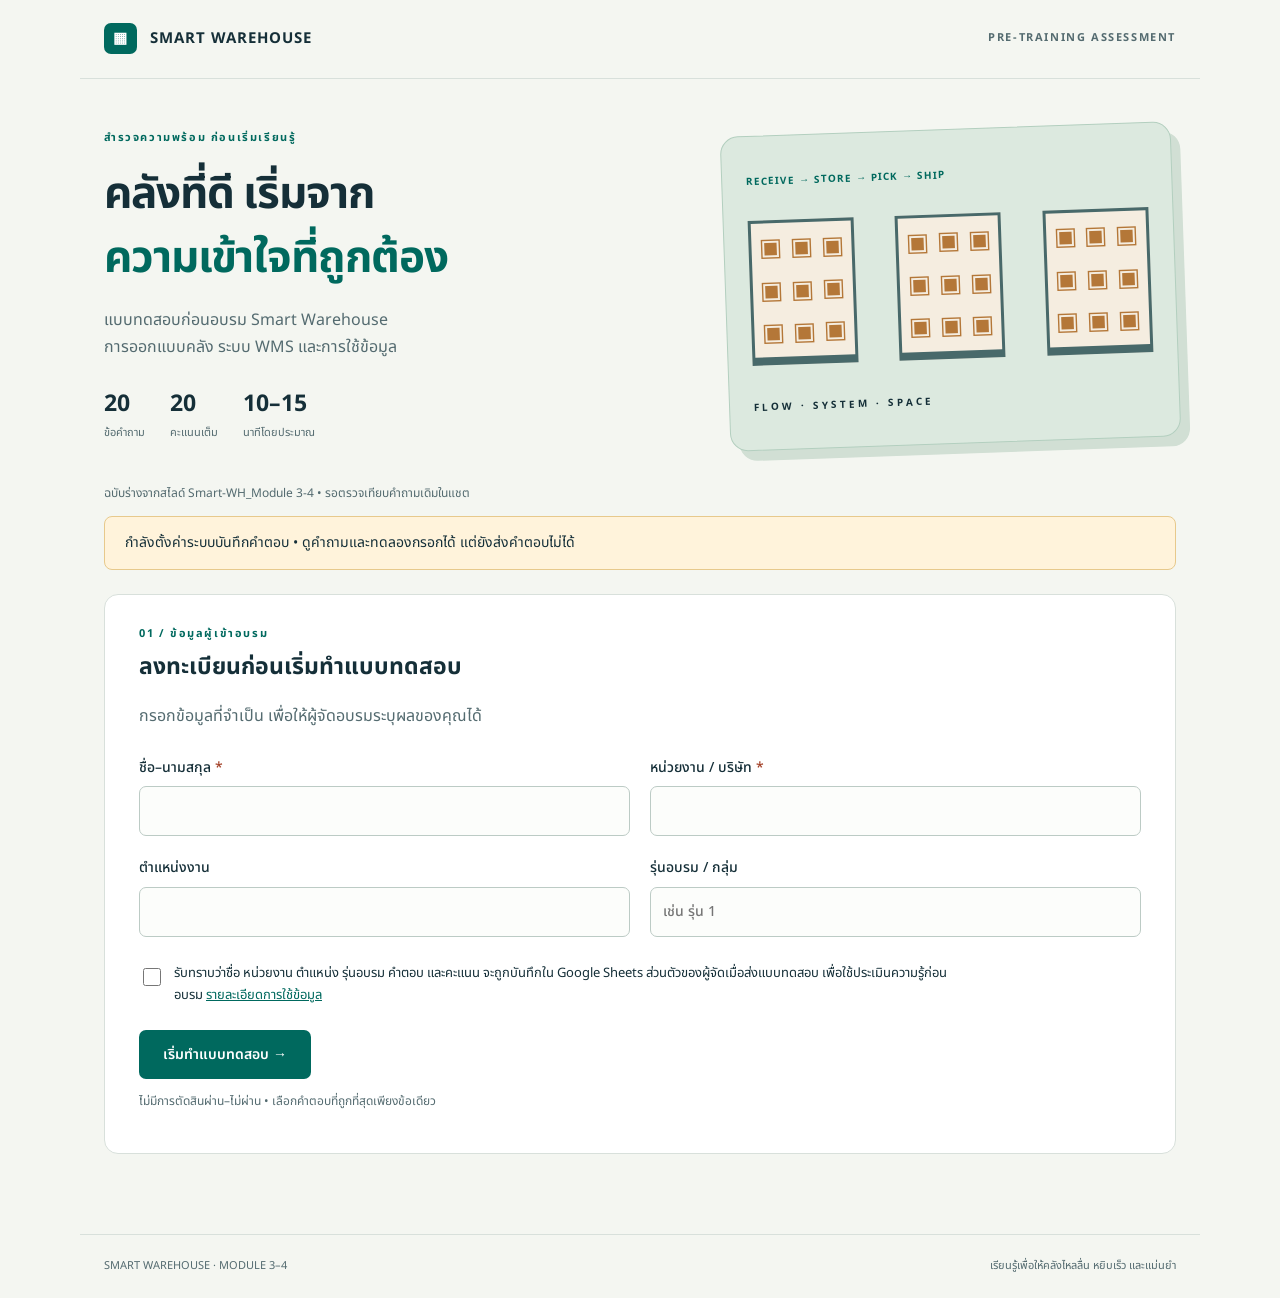
==== index.html @ 6d8a5042 "Build Thai Smart Warehouse pretest with server grading and Sheets integration" ====
<!doctype html>
<html lang="th">
<head><meta charset="utf-8"><meta name="viewport" content="width=device-width,initial-scale=1"><meta name="description" content="แบบทดสอบก่อนอบรม Smart Warehouse จำนวน 20 ข้อ"><title>Smart Warehouse · แบบทดสอบก่อนอบรม</title><link rel="stylesheet" href="styles.css"><script defer src="config.js"></script><script defer src="questions.js"></script><script defer src="app.js"></script></head>
<body><header><a class="brand" href="./"><span class="mark" aria-hidden="true">▦</span> SMART WAREHOUSE</a><span class="tag">PRE-TRAINING ASSESSMENT</span></header>
<main><section class="intro"><div><p class="eyebrow">สำรวจความพร้อม ก่อนเริ่มเรียนรู้</p><h1>คลังที่ดี เริ่มจาก<br><em>ความเข้าใจที่ถูกต้อง</em></h1><p class="lead">แบบทดสอบก่อนอบรม Smart Warehouse<br>การออกแบบคลัง ระบบ WMS และการใช้ข้อมูล</p><div class="metrics"><span><b>20</b> ข้อคำถาม</span><span><b>20</b> คะแนนเต็ม</span><span><b>10–15</b> นาทีโดยประมาณ</span></div></div><div class="warehouse" aria-hidden="true"><span class="route">RECEIVE → STORE → PICK → SHIP</span><div class="racks"><i>▣ ▣ ▣<br>▣ ▣ ▣<br>▣ ▣ ▣</i><i>▣ ▣ ▣<br>▣ ▣ ▣<br>▣ ▣ ▣</i><i>▣ ▣ ▣<br>▣ ▣ ▣<br>▣ ▣ ▣</i></div><span class="graphic-label">FLOW · SYSTEM · SPACE</span></div></section>
<p id="source-note" class="source"></p><div id="service-status" class="notice" role="status"></div>
<section id="registration" class="card"><p class="eyebrow">01 / ข้อมูลผู้เข้าอบรม</p><h2>ลงทะเบียนก่อนเริ่มทำแบบทดสอบ</h2><p>กรอกข้อมูลที่จำเป็น เพื่อให้ผู้จัดอบรมระบุผลของคุณได้</p><form id="register-form"><div class="fields"><label>ชื่อ–นามสกุล <span>*</span><input name="fullName" autocomplete="name" maxlength="120" required></label><label>หน่วยงาน / บริษัท <span>*</span><input name="organization" autocomplete="organization" maxlength="160" required></label><label>ตำแหน่งงาน<input name="role" autocomplete="organization-title" maxlength="120"></label><label>รุ่นอบรม / กลุ่ม<input name="cohort" maxlength="80" placeholder="เช่น รุ่น 1"></label></div><label class="consent"><input type="checkbox" name="consent" required><span>รับทราบว่าชื่อ หน่วยงาน ตำแหน่ง รุ่นอบรม คำตอบ และคะแนน จะถูกบันทึกใน Google Sheets ส่วนตัวของผู้จัดเมื่อส่งแบบทดสอบ เพื่อใช้ประเมินความรู้ก่อนอบรม <a href="privacy.html">รายละเอียดการใช้ข้อมูล</a></span></label><button class="primary" id="start-button" type="submit">เริ่มทำแบบทดสอบ <span aria-hidden="true">→</span></button><p class="fine">ไม่มีการตัดสินผ่าน–ไม่ผ่าน • เลือกคำตอบที่ถูกที่สุดเพียงข้อเดียว</p></form></section>
<section id="assessment" hidden><div class="progress-panel"><div><p class="eyebrow">02 / แบบทดสอบก่อนอบรม</p><h2>ตอบตามความเข้าใจของคุณ</h2></div><div><b id="progress-text" aria-live="polite">0 / 20 ข้อ</b><progress id="progress" max="20" value="0">0</progress></div></div><form id="quiz-form"><div id="questions"></div><div class="card submit-panel"><p id="validation" role="alert"></p><p>คำตอบจะส่งไปยัง Google Apps Script เพื่อตรวจคะแนนและบันทึกในชีต หลังบันทึกสำเร็จ คุณจะเห็นคะแนนและเลขอ้างอิงจากระบบ</p><button type="button" id="edit-registration" class="secondary">แก้ไขข้อมูลผู้เข้าอบรม</button><button type="submit" class="primary" id="submit-button">ส่งคำตอบและดูคะแนน →</button></div></form></section>
<form id="transport" method="POST" hidden><input type="hidden" name="payload" id="payload"></form><noscript><p class="notice">กรุณาเปิด JavaScript เพื่อทำแบบทดสอบ</p></noscript></main><footer>SMART WAREHOUSE · MODULE 3–4 <span>เรียนรู้เพื่อให้คลังไหลลื่น หยิบเร็ว และแม่นยำ</span></footer></body></html>
---- styles.css ----
@import url('https://fonts.googleapis.com/css2?family=Noto+Sans+Thai:wght@400;500;600;700&display=swap');
:root{--ink:#152f38;--teal:#00695e;--mint:#e0f2e9;--paper:#f4f6f1;--line:#d8e0db;--muted:#546b70}*{box-sizing:border-box}body{margin:0;background:var(--paper);color:var(--ink);font-family:'Noto Sans Thai',Tahoma,sans-serif;line-height:1.7}header,main,footer{max-width:1120px;margin:auto}header{padding:26px 24px;display:flex;justify-content:space-between;align-items:center;border-bottom:1px solid var(--line)}a{color:var(--teal)}.brand{font-weight:700;letter-spacing:1px;text-decoration:none;color:var(--ink);font-size:15px}.mark{background:var(--teal);color:#fff;padding:4px 9px;margin-right:8px;border-radius:7px}.tag,.eyebrow{font-size:11px;font-weight:700;letter-spacing:1.6px}.tag{color:var(--muted)}main{padding:0 24px 56px}.intro{display:grid;grid-template-columns:1.3fr 1fr;gap:35px;padding:50px 0 28px;align-items:center}h1{font-size:clamp(30px,3.6vw,44px);line-height:1.45;letter-spacing:-1.1px;margin:16px 0}h1 em{font-style:normal;color:var(--teal)}.lead{color:var(--muted);font-size:16px}.metrics{display:flex;gap:25px;font-size:11px;color:var(--muted);margin-top:24px}.metrics b{font-size:23px;display:block;color:var(--ink)}.warehouse{background:#dce9df;border:1px solid #b3cfbf;min-height:260px;padding:30px 24px;border-radius:18px;transform:rotate(-2deg);box-shadow:9px 10px 0 #d1dfd4}.route{font-size:10px;letter-spacing:1px;color:var(--teal);font-weight:700}.racks{display:flex;gap:14px;justify-content:space-between;margin:27px 0}.racks i{font-style:normal;font-size:25px;line-height:1.7;color:#b47738;background:#f5ede0;border:3px solid #48696a;border-bottom:8px solid #48696a;padding:3px 7px;white-space:nowrap}.graphic-label{font-size:10px;font-weight:700;letter-spacing:3px}.card{background:#fff;padding:30px 34px;border:1px solid var(--line);border-radius:14px;margin:24px 0}.card h2,.progress-panel h2{font-size:23px;margin:5px 0}.card p{color:var(--muted)}.eyebrow{color:var(--teal)!important;margin:0}.source,.fine{font-size:12px;color:var(--muted)}.notice{padding:14px 20px;background:#fff3db;border:1px solid #e7c98c;border-radius:8px;font-size:14px}.notice.ok{background:var(--mint);border-color:#b0d6c1}.fields{display:grid;grid-template-columns:1fr 1fr;gap:20px;margin:25px 0}label{font-size:14px;font-weight:500}label>span:first-child{color:#a13d23}input:not([type=checkbox]):not([type=radio]){display:block;width:100%;padding:12px;border:1px solid #bccbc5;border-radius:7px;font:inherit;margin-top:7px;background:#fcfdfb}input:focus-visible,button:focus-visible,a:focus-visible{outline:3px solid #e5ae51;outline-offset:3px}.consent{display:flex;align-items:flex-start;gap:10px;font-size:13px;font-weight:400;margin-bottom:24px;max-width:830px}.consent input{margin-top:6px;width:18px;height:18px;flex-shrink:0}.primary,.secondary{border:0;border-radius:7px;padding:14px 24px;font:600 14px 'Noto Sans Thai',Tahoma,sans-serif;cursor:pointer}.primary{background:var(--teal);color:white}.primary:hover{background:#004d45}.primary:disabled{background:#8a9b95;cursor:not-allowed}.secondary{background:#eaf0eb;color:var(--ink);margin-right:10px}.progress-panel{position:sticky;top:0;z-index:2;background:var(--paper);padding:20px 4px;display:flex;justify-content:space-between;gap:20px;border-bottom:1px solid var(--line)}progress{display:block;width:170px;height:8px;margin-top:10px;accent-color:var(--teal)}fieldset.question{border:1px solid var(--line);padding:24px 28px;background:white;border-radius:12px;margin:22px 0}fieldset legend{padding:0 8px;color:var(--teal);font-size:12px;font-weight:600}.question h3{font-size:17px;margin:3px 0 18px}.option{display:flex;align-items:flex-start;gap:12px;padding:12px 15px;border:1px solid var(--line);border-radius:7px;margin:9px 0;font-weight:400;cursor:pointer}.option:has(input:checked){background:#e8f4ed;border-color:var(--teal)}.option input{margin-top:7px;accent-color:var(--teal);flex-shrink:0}.option span{color:var(--ink)!important}.submit-panel{margin-top:28px}.submit-panel #validation{color:#a13d23}footer{border-top:1px solid var(--line);padding:22px 24px;color:var(--muted);font-size:11px;display:flex;justify-content:space-between;gap:20px}[hidden]{display:none!important}@media(max-width:760px){.tag{display:none}.intro{grid-template-columns:1fr;padding-top:30px;gap:20px}.warehouse{min-height:190px;transform:none}.racks{justify-content:flex-start;gap:20px;margin:18px 0}.racks i{font-size:22px}.fields{grid-template-columns:1fr}.card{padding:24px 20px}main{padding:0 16px 30px}.metrics{gap:25px}fieldset.question{padding:20px 16px}.progress-panel{align-items:center}.progress-panel h2{font-size:17px}progress{width:100px}footer{flex-direction:column}.submit-panel button{display:block;width:100%;margin-top:12px}}
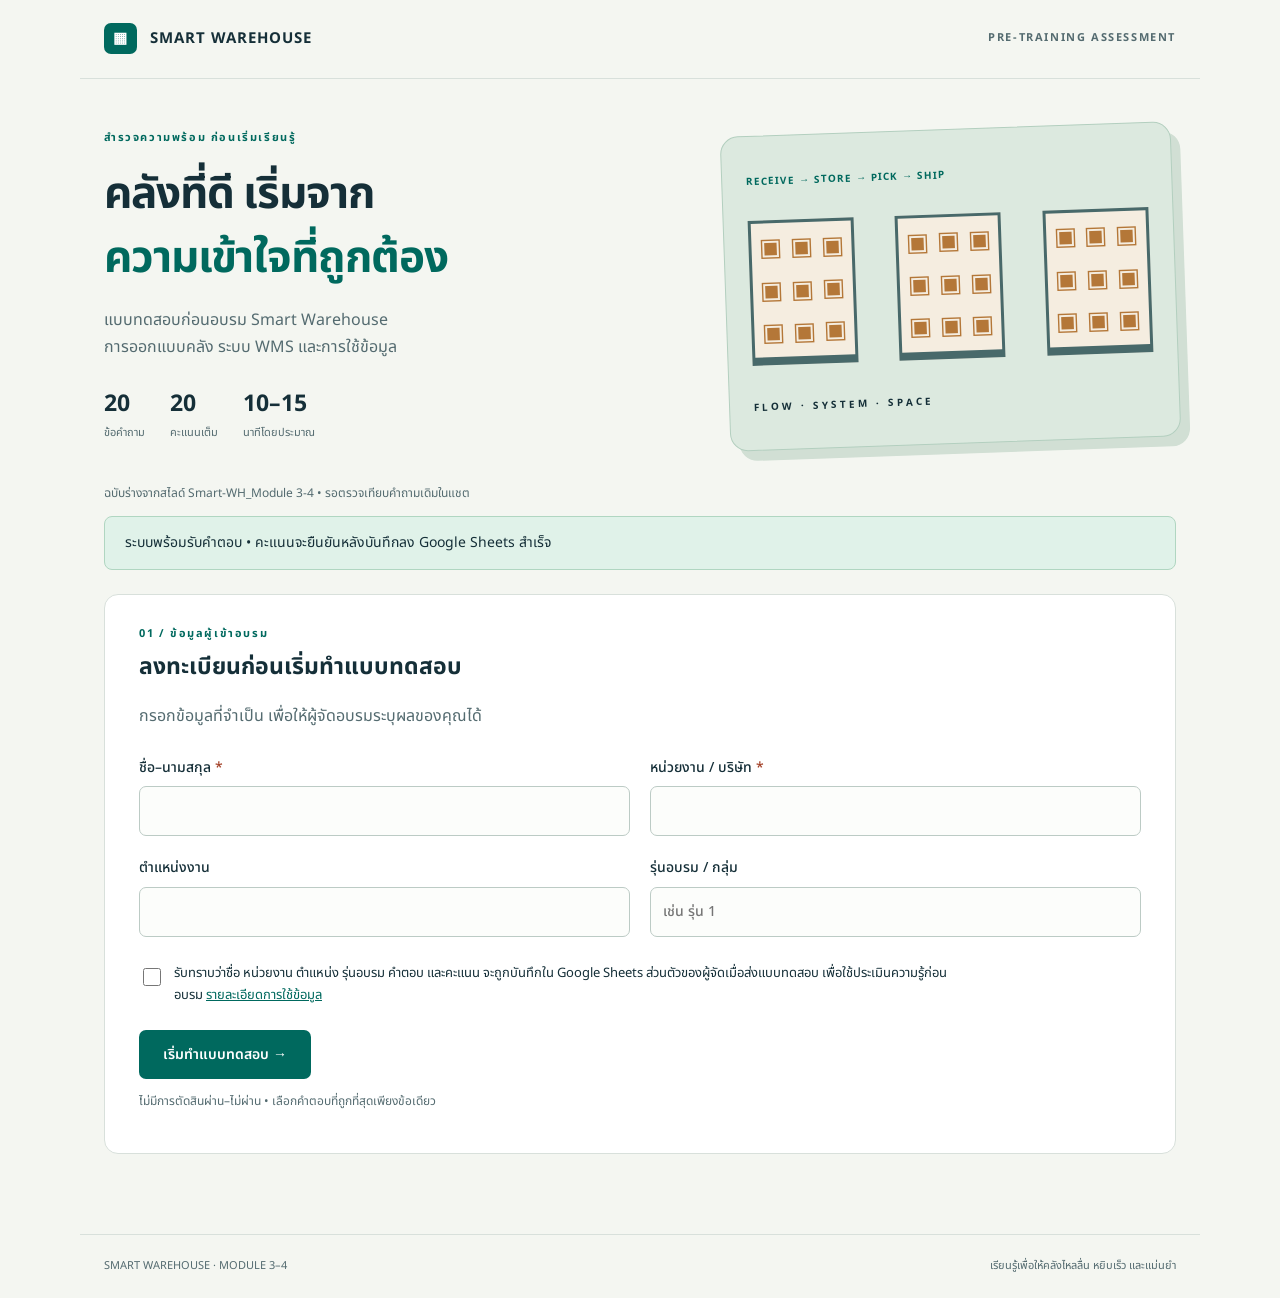
==== commit c71154d1: "Refresh deployment configuration cache after connecting Google backend" ====
--- a/index.html
+++ b/index.html
@@ -1,6 +1,6 @@
 <!doctype html>
 <html lang="th">
-<head><meta charset="utf-8"><meta name="viewport" content="width=device-width,initial-scale=1"><meta name="description" content="แบบทดสอบก่อนอบรม Smart Warehouse จำนวน 20 ข้อ"><title>Smart Warehouse · แบบทดสอบก่อนอบรม</title><link rel="stylesheet" href="styles.css"><script defer src="config.js"></script><script defer src="questions.js"></script><script defer src="app.js"></script></head>
+<head><meta charset="utf-8"><meta name="viewport" content="width=device-width,initial-scale=1"><meta name="description" content="แบบทดสอบก่อนอบรม Smart Warehouse จำนวน 20 ข้อ"><title>Smart Warehouse · แบบทดสอบก่อนอบรม</title><link rel="stylesheet" href="styles.css"><script defer src="config.js?v=20261025-live1"></script><script defer src="questions.js"></script><script defer src="app.js"></script></head>
 <body><header><a class="brand" href="./"><span class="mark" aria-hidden="true">▦</span> SMART WAREHOUSE</a><span class="tag">PRE-TRAINING ASSESSMENT</span></header>
 <main><section class="intro"><div><p class="eyebrow">สำรวจความพร้อม ก่อนเริ่มเรียนรู้</p><h1>คลังที่ดี เริ่มจาก<br><em>ความเข้าใจที่ถูกต้อง</em></h1><p class="lead">แบบทดสอบก่อนอบรม Smart Warehouse<br>การออกแบบคลัง ระบบ WMS และการใช้ข้อมูล</p><div class="metrics"><span><b>20</b> ข้อคำถาม</span><span><b>20</b> คะแนนเต็ม</span><span><b>10–15</b> นาทีโดยประมาณ</span></div></div><div class="warehouse" aria-hidden="true"><span class="route">RECEIVE → STORE → PICK → SHIP</span><div class="racks"><i>▣ ▣ ▣<br>▣ ▣ ▣<br>▣ ▣ ▣</i><i>▣ ▣ ▣<br>▣ ▣ ▣<br>▣ ▣ ▣</i><i>▣ ▣ ▣<br>▣ ▣ ▣<br>▣ ▣ ▣</i></div><span class="graphic-label">FLOW · SYSTEM · SPACE</span></div></section>
 <p id="source-note" class="source"></p><div id="service-status" class="notice" role="status"></div>
